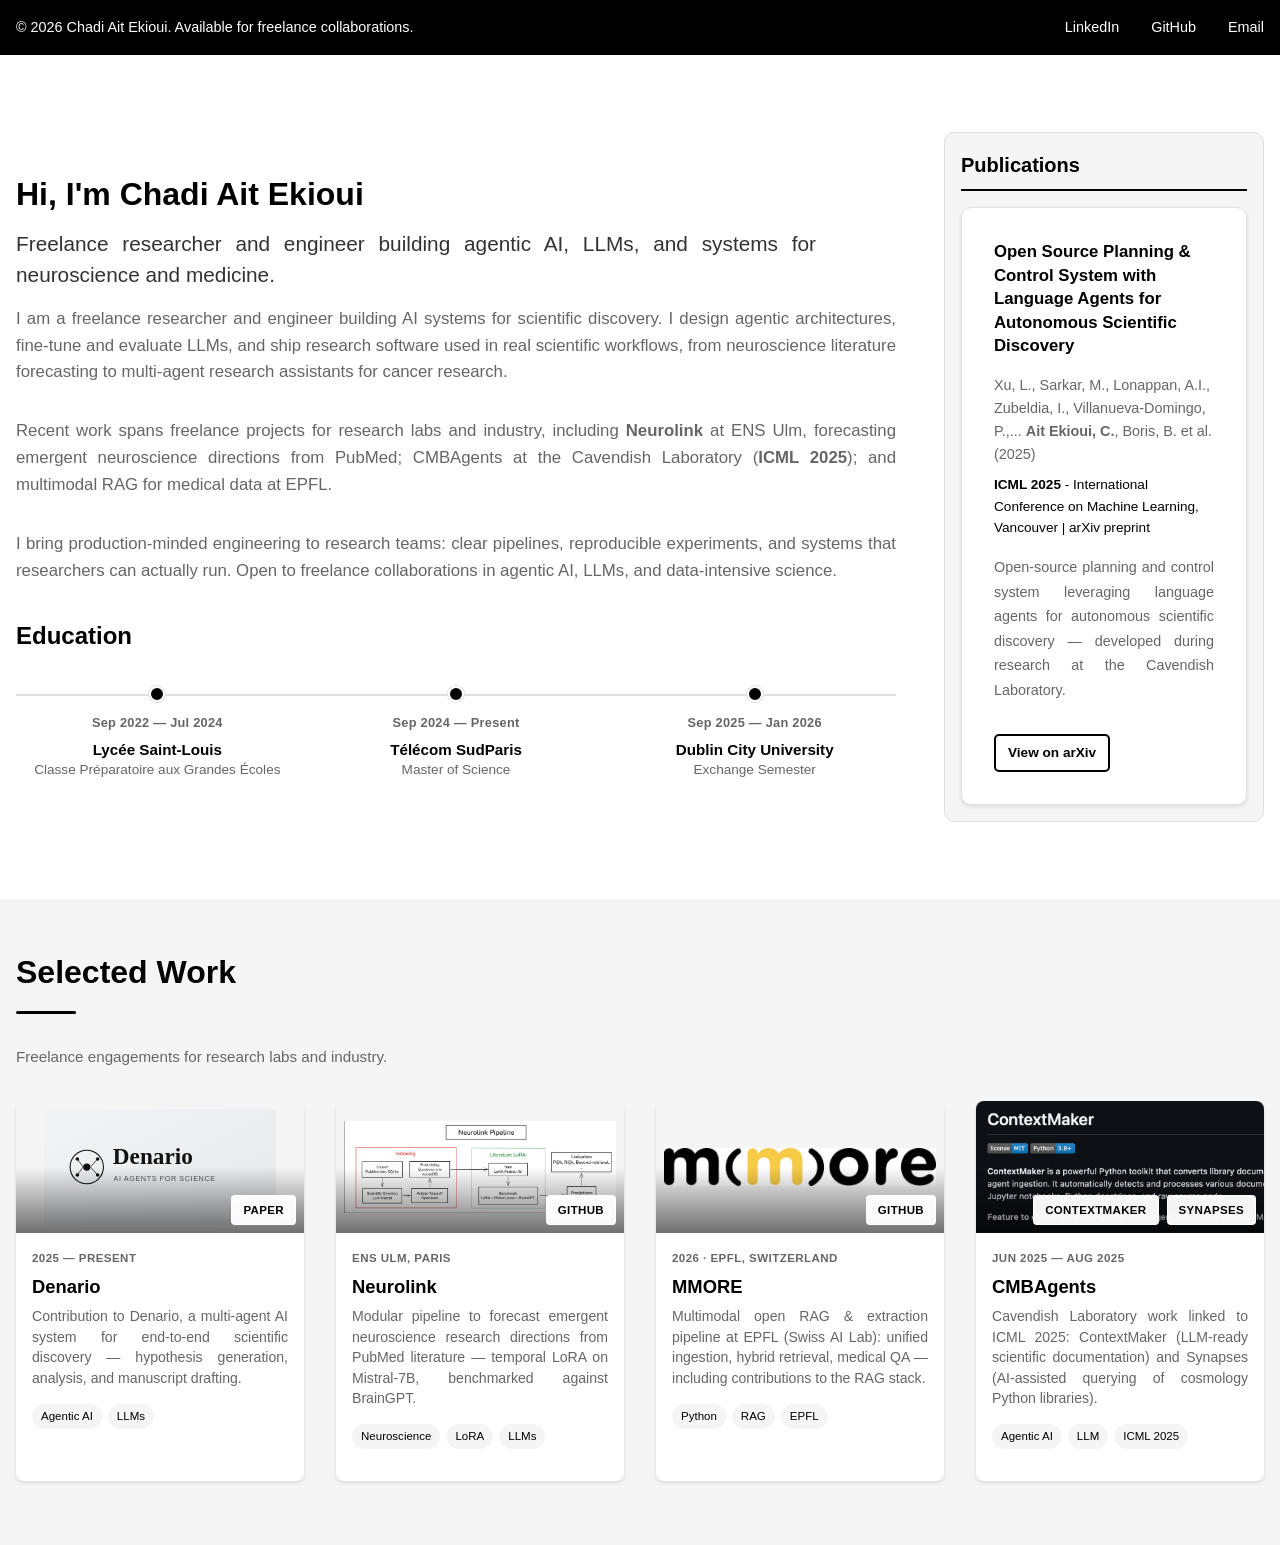
==== index.html @ 24a1a088 "update" ====
<!DOCTYPE html>
<html lang="en">
<head>
    <meta charset="UTF-8">
    <meta name="viewport" content="width=device-width, initial-scale=1.0">
    <title>Chadi Ait Ekioui — Freelance AI for Science</title>
    <meta name="description" content="Freelance researcher and engineer building agentic AI, LLMs, and systems for neuroscience and medicine.">
    <meta name="robots" content="index, follow">
    <meta property="og:title" content="Chadi Ait Ekioui — Freelance AI for Science">
    <meta property="og:description" content="Freelance work on agentic AI, LLMs, neuroscience, and medicine.">
    <meta property="og:type" content="website">
    <meta property="og:url" content="https://chadiaitekioui.github.io/site/">
    <link rel="canonical" href="https://chadiaitekioui.github.io/site/">
    <link rel="stylesheet" href="styles.css">
</head>
<body>
    <header class="site-banner">
        <div class="container">
            <div class="site-banner__content">
                <p class="site-banner__text">&copy; 2026 Chadi Ait Ekioui. Available for freelance collaborations.</p>
                <div class="site-banner__social">
                    <a href="https://www.linkedin.com/in/chadi-aat/" class="site-banner__link" target="_blank" rel="noopener noreferrer" aria-label="LinkedIn">LinkedIn</a>
                    <a href="https://github.com/chadiaitekioui" class="site-banner__link" target="_blank" rel="noopener noreferrer" aria-label="GitHub">GitHub</a>
                    <a href="mailto:chadi.ait_ekioui@telecom-sudparis.eu" class="site-banner__link" aria-label="Email">Email</a>
                </div>
            </div>
        </div>
    </header>

    <!-- Presentation + publications (split) -->
    <section class="hero" id="home">
        <div class="hero__container container">
            <div class="intro-split">
                <div class="intro-split__main">
                    <h1 class="hero__title">Hi, I'm <span class="hero__name">Chadi Ait Ekioui</span></h1>
                    <p class="hero__description">Freelance researcher and engineer building agentic AI, LLMs, and systems for neuroscience and medicine.</p>
                    <div class="about__content">
                        <p class="about__text">
                            I am a freelance researcher and engineer building AI systems for scientific discovery. I design agentic architectures, fine-tune and evaluate LLMs, and ship research software used in real scientific workflows, from neuroscience literature forecasting to multi-agent research assistants for cancer research.
                        </p>
                        <p class="about__text">
                            Recent work spans freelance projects for research labs and industry, including <strong>Neurolink</strong> at ENS Ulm, forecasting emergent neuroscience directions from PubMed; CMBAgents at the Cavendish Laboratory (<strong>ICML 2025</strong>); and multimodal RAG for medical data at EPFL.
                        </p>
                        <p class="about__text">
                            I bring production-minded engineering to research teams: clear pipelines, reproducible experiments, and systems that researchers can actually run. Open to freelance collaborations in agentic AI, LLMs, and data-intensive science.
                        </p>
                        <div class="about__education">
                            <h3 class="about__education-title">Education</h3>
                            <div class="education-timeline-scroll">
                            <ol class="education-timeline education-timeline--horizontal">
                                <li class="education-timeline__item">
                                    <span class="education-timeline__dates">Sep 2022 — Jul 2024</span>
                                    <span class="education-timeline__school">Lycée Saint-Louis</span>
                                    <span class="education-timeline__degree">Classe Préparatoire aux Grandes Écoles</span>
                                </li>
                                <li class="education-timeline__item">
                                    <span class="education-timeline__dates">Sep 2024 — Present</span>
                                    <span class="education-timeline__school">Télécom SudParis</span>
                                    <span class="education-timeline__degree">Master of Science</span>
                                </li>
                                <li class="education-timeline__item">
                                    <span class="education-timeline__dates">Sep 2025 — Jan 2026</span>
                                    <span class="education-timeline__school">Dublin City University</span>
                                    <span class="education-timeline__degree">Exchange Semester</span>
                                </li>
                            </ol>
                            </div>
                        </div>
                    </div>
                </div>
                <aside class="intro-split__aside" aria-label="Publications">
                    <h2 class="intro-split__aside-title">Publications</h2>
                    <div class="publications__container publications__container--sidebar">
                        <div class="publication__item">
                            <h3 class="publication__title">Open Source Planning &amp; Control System with Language Agents for Autonomous Scientific Discovery</h3>
                            <p class="publication__authors">
                                Xu, L., Sarkar, M., Lonappan, A.I., Zubeldia, I., Villanueva-Domingo, P.,... <strong>Ait Ekioui, C.</strong>, Boris, B. et al. (2025)
                            </p>
                            <p class="publication__venue">
                                <strong>ICML 2025</strong> - International Conference on Machine Learning, Vancouver | arXiv preprint
                            </p>
                            <p class="publication__description">
                                Open-source planning and control system leveraging language agents for
                                autonomous scientific discovery — developed during research at the Cavendish Laboratory.
                            </p>
                            <div class="publication__links">
                                <a href="https://arxiv.org/abs/2507.07257" class="publication__link" target="_blank" rel="noopener noreferrer">View on arXiv</a>
                            </div>
                        </div>
                    </div>
                </aside>
            </div>
        </div>
    </section>

    <!-- Projects -->
    <section class="projects section" id="projects">
        <div class="container">
            <h2 class="section__title section__title--left">Selected Work</h2>
            <p class="projects__intro">Freelance engagements for research labs and industry.</p>
            <div class="projects__container">
                <!-- Denario — freelance -->
                <div class="project__card">
                    <div class="project__image">
                        <img src="denario.svg" alt="Denario — multi-agent AI for scientific discovery" class="project__img project__img--contain" loading="lazy">
                        <div class="project__image-overlay">
                            <a href="https://arxiv.org/abs/2510.26887" class="project__link-overlay" target="_blank" rel="noopener noreferrer">Paper</a>
                        </div>
                    </div>
                    <div class="project__content">
                        <p class="project__date">2025 — Present</p>
                        <h3 class="project__title">Denario</h3>
                        <p class="project__description">
                            Contribution to Denario, a multi-agent AI system for end-to-end scientific discovery — hypothesis generation, analysis, and manuscript drafting.
                        </p>
                        <div class="project__tags">
                            <span class="project__tag">Agentic AI</span>
                            <span class="project__tag">LLMs</span>
                        </div>
                    </div>
                </div>

                <!-- Neurolink — ENS Ulm -->
                <div class="project__card">
                    <div class="project__image">
                        <img src="neurolink.png" alt="Neurolink — forecasting neuroscience research directions" class="project__img project__img--contain" loading="lazy">
                        <div class="project__image-overlay">
                            <a href="https://github.com/chadiaitekioui/Neurolink" class="project__link-overlay" target="_blank" rel="noopener noreferrer">GitHub</a>
                        </div>
                    </div>
                    <div class="project__content">
                        <p class="project__date">ENS Ulm, Paris</p>
                        <h3 class="project__title">Neurolink</h3>
                        <p class="project__description">
                            Modular pipeline to forecast emergent neuroscience research directions from PubMed literature — temporal LoRA on Mistral-7B, benchmarked against BrainGPT.
                        </p>
                        <div class="project__tags">
                            <span class="project__tag">Neuroscience</span>
                            <span class="project__tag">LoRA</span>
                            <span class="project__tag">LLMs</span>
                        </div>
                    </div>
                </div>

                <!-- MMORE — EPFL -->
                <div class="project__card">
                    <div class="project__image">
                        <img src="mmore_logo.jpg" alt="MMORE — multimodal RAG pipeline at EPFL" class="project__img project__img--mmore" loading="lazy">
                        <div class="project__image-overlay">
                            <a href="https://github.com/swiss-ai/mmore" class="project__link-overlay" target="_blank" rel="noopener noreferrer">GitHub</a>
                        </div>
                    </div>
                    <div class="project__content">
                        <p class="project__date">2026 · EPFL, Switzerland</p>
                        <h3 class="project__title">MMORE</h3>
                        <p class="project__description">
                            Multimodal open RAG &amp; extraction pipeline at EPFL (Swiss AI Lab): unified ingestion, hybrid retrieval, medical QA — including contributions to the RAG stack.
                        </p>
                        <div class="project__tags">
                            <span class="project__tag">Python</span>
                            <span class="project__tag">RAG</span>
                            <span class="project__tag">EPFL</span>
                        </div>
                    </div>
                </div>

                <!-- CMBAgents — ContextMaker + Synapses -->
                <div class="project__card">
                    <div class="project__image">
                        <img src="contextmaker.png" alt="CMBAgents — ContextMaker and Synapses" class="project__img project__img--contextmaker" loading="lazy">
                        <div class="project__image-overlay">
                            <a href="https://github.com/CMBAgents/contextmaker" class="project__link-overlay" target="_blank" rel="noopener noreferrer">ContextMaker</a>
                            <a href="https://github.com/CMBAgents/synapses" class="project__link-overlay" target="_blank" rel="noopener noreferrer">Synapses</a>
                        </div>
                    </div>
                    <div class="project__content">
                        <p class="project__date">Jun 2025 — Aug 2025</p>
                        <h3 class="project__title">CMBAgents</h3>
                        <p class="project__description">
                            Cavendish Laboratory work linked to ICML 2025: ContextMaker (LLM-ready scientific documentation) and Synapses (AI-assisted querying of cosmology Python libraries).
                        </p>
                        <div class="project__tags">
                            <span class="project__tag">Agentic AI</span>
                            <span class="project__tag">LLM</span>
                            <span class="project__tag">ICML 2025</span>
                        </div>
                    </div>
                </div>
            </div>
        </div>
    </section>

    <script src="script.js"></script>
</body>
</html>
---- styles.css ----
/* ============================================
   RESET ET VARIABLES CSS
   ============================================ */

/* Reset des styles par défaut */
* {
    margin: 0;
    padding: 0;
    box-sizing: border-box;
}

/* Variables CSS pour les couleurs et espacements */
:root {
    /* Palette de couleurs - noir et blanc sobre */
    --color-primary: #000000;
    --color-primary-light: #333333;
    --color-primary-dark: #000000;
    --color-white: #FFFFFF;
    --color-light-blue: #F5F5F5;
    --color-text: #000000;
    --color-text-light: #666666;
    --color-border: #E0E0E0;
    
    /* Espacements */
    --spacing-xs: 0.5rem;
    --spacing-sm: 1rem;
    --spacing-md: 2rem;
    --spacing-lg: 3rem;
    --spacing-xl: 4rem;
    
    /* Typographie */
    --font-family: 'Segoe UI', Tahoma, Geneva, Verdana, sans-serif;
    --font-size-base: 16px;
    --font-size-h1: 2rem;
    --font-size-h2: 2rem;
    --font-size-h3: 1.5rem;
    
    /* Transitions */
    --transition: all 0.3s ease;
    
    /* Ombres */
    --shadow-sm: 0 2px 4px rgba(0, 0, 0, 0.1);
    --shadow-md: 0 4px 6px rgba(0, 0, 0, 0.1);
    --shadow-lg: 0 10px 20px rgba(0, 0, 0, 0.1);
}

/* ============================================
   STYLES GLOBAUX
   ============================================ */

html {
    scroll-behavior: smooth;
}

body {
    font-family: var(--font-family);
    font-size: var(--font-size-base);
    color: var(--color-text);
    line-height: 1.6;
    background-color: var(--color-white);
}

/* Container principal pour centrer le contenu */
.container {
    max-width: 1280px;
    margin: 0 auto;
    padding: 0 var(--spacing-sm);
}

/* Styles pour les sections */
.section {
    padding: var(--spacing-xl) 0;
}

.section__title {
    font-size: var(--font-size-h2);
    color: var(--color-text);
    text-align: center;
    margin-bottom: var(--spacing-lg);
    position: relative;
    padding-bottom: var(--spacing-sm);
}

.section__title::after {
    content: '';
    position: absolute;
    bottom: 0;
    left: 50%;
    transform: translateX(-50%);
    width: 60px;
    height: 3px;
    background-color: var(--color-primary);
    border-radius: 2px;
}

.section__title--left {
    text-align: left;
}

.section__title--left::after {
    left: 0;
    transform: none;
}

/* ============================================
   SECTION HERO — présentation + publications (split)
   ============================================ */

.hero {
    display: flex;
    align-items: center;
    justify-content: center;
    min-height: calc(100vh - 3.5rem);
    background: var(--color-white);
    padding: var(--spacing-md) 0;
}

.hero__container {
    width: 100%;
    text-align: left;
}

.intro-split {
    display: grid;
    grid-template-columns: minmax(0, 1fr) minmax(260px, 320px);
    gap: var(--spacing-lg);
    align-items: center;
}

.intro-split__main {
    min-width: 0;
}

.intro-split__aside {
    position: sticky;
    top: var(--spacing-md);
    padding: var(--spacing-sm);
    background-color: var(--color-light-blue);
    border-radius: 10px;
    border: 1px solid var(--color-border);
}

.intro-split__aside-title {
    font-size: 1.25rem;
    color: var(--color-text);
    margin-bottom: var(--spacing-sm);
    padding-bottom: var(--spacing-xs);
    border-bottom: 2px solid var(--color-primary);
}

.publications__container--sidebar .publication__item {
    margin-bottom: 0;
}

.publications__container--sidebar .publication__title {
    font-size: 1.05rem;
}

.publications__container--sidebar .publication__authors,
.publications__container--sidebar .publication__description {
    font-size: 0.9rem;
}

.publications__container--sidebar .publication__venue {
    font-size: 0.85rem;
}

.publications__container--sidebar .publication__link {
    padding: 6px 12px;
    font-size: 0.85rem;
}

.hero__title {
    font-size: var(--font-size-h1);
    color: var(--color-text);
    margin-bottom: var(--spacing-sm);
    line-height: 1.2;
}

.hero__name {
    color: var(--color-primary);
}

.hero__subtitle {
    font-size: 1.5rem;
    color: var(--color-primary);
    margin-bottom: var(--spacing-md);
    font-weight: 600;
}

.hero__description {
    font-size: 1.3rem;
    font-weight: 500;
    line-height: 1.45;
    color: var(--color-primary-light);
    max-width: 50rem;
    margin: 0 0 var(--spacing-sm);
    text-align: justify;
}

/* ============================================
   BOUTONS
   ============================================ */

.btn {
    display: inline-block;
    padding: 12px 30px;
    border-radius: 25px;
    text-decoration: none;
    font-weight: 600;
    transition: var(--transition);
    border: none;
    cursor: pointer;
    font-size: 1rem;
}

.btn--primary {
    background-color: var(--color-primary);
    color: var(--color-white);
}

.btn--primary:hover {
    background-color: var(--color-primary-dark);
    transform: translateY(-2px);
    box-shadow: var(--shadow-md);
}

.btn--secondary {
    background-color: transparent;
    color: var(--color-primary);
    border: 2px solid var(--color-primary);
}

.btn--secondary:hover {
    background-color: var(--color-primary);
    color: var(--color-white);
    transform: translateY(-2px);
    box-shadow: var(--shadow-md);
}

.hero__buttons {
    display: flex;
    gap: var(--spacing-sm);
    justify-content: center;
    flex-wrap: wrap;
    margin: var(--spacing-lg) 0;
}

/* ============================================
   SECTION À PROPOS
   ============================================ */

.about {
    background-color: var(--color-white);
}

.about__container {
    max-width: 800px;
    margin: 0 auto;
}

.about__text {
    margin-bottom: var(--spacing-md);
    color: var(--color-text-light);
    text-align: justify;
    font-size: 1.05rem;
}

.hero .about__content > .about__text:last-of-type {
    margin-bottom: var(--spacing-sm);
}

.hero .about__education-title {
    text-align: left;
}

.about__education-title {
    font-size: var(--font-size-h3);
    color: var(--color-text);
    margin-bottom: var(--spacing-md);
    text-align: center;
}

/* Education — frise chronologique horizontale */
.about__education {
    margin-top: var(--spacing-md);
}

.education-timeline {
    list-style: none;
    margin: 0;
    padding: 0;
}

.education-timeline-scroll {
    width: 100%;
}

.education-timeline--horizontal {
    display: flex;
    flex-direction: row;
    align-items: flex-start;
    justify-content: space-between;
    gap: var(--spacing-sm);
    position: relative;
    padding-top: 0;
}

/* Ligne horizontale passant par les points */
.education-timeline--horizontal::before {
    content: '';
    position: absolute;
    top: 7px;
    left: 0;
    right: 0;
    height: 2px;
    background-color: var(--color-border);
    z-index: 0;
}

.education-timeline--horizontal .education-timeline__item {
    position: relative;
    flex: 1 1 0;
    min-width: 0;
    display: flex;
    flex-direction: column;
    align-items: center;
    text-align: center;
    padding-top: 1.75rem;
    z-index: 1;
}

.education-timeline--horizontal .education-timeline__item::before {
    content: '';
    position: absolute;
    top: 7px;
    left: 50%;
    transform: translate(-50%, -50%);
    width: 12px;
    height: 12px;
    border-radius: 50%;
    background-color: var(--color-primary);
    border: 2px solid var(--color-white);
    box-shadow: 0 0 0 1px var(--color-border);
}

.education-timeline__dates {
    display: block;
    font-size: 0.8rem;
    font-weight: 600;
    color: var(--color-text-light);
    letter-spacing: 0.02em;
    margin-bottom: var(--spacing-xs);
    line-height: 1.3;
}

.education-timeline__school {
    display: block;
    font-size: 0.95rem;
    font-weight: 600;
    color: var(--color-text);
    margin-bottom: 2px;
    line-height: 1.25;
}

.education-timeline__degree {
    display: block;
    font-size: 0.85rem;
    color: var(--color-text-light);
    line-height: 1.35;
}

@media screen and (max-width: 900px) {
    .education-timeline-scroll {
        overflow-x: auto;
        overflow-y: hidden;
        margin-left: calc(-1 * var(--spacing-sm));
        margin-right: calc(-1 * var(--spacing-sm));
        padding-left: var(--spacing-sm);
        padding-right: var(--spacing-sm);
        padding-bottom: var(--spacing-xs);
        -webkit-overflow-scrolling: touch;
    }

    .education-timeline--horizontal {
        justify-content: flex-start;
        gap: var(--spacing-md);
        min-width: 620px;
    }

    .education-timeline--horizontal .education-timeline__item {
        flex: 0 0 132px;
    }
}

/* ============================================
   SECTION PROJETS
   ============================================ */

.projects {
    background-color: var(--color-light-blue);
}

.projects.section {
    padding: var(--spacing-lg) 0 var(--spacing-xl);
}

.projects__intro {
    max-width: 52rem;
    margin: calc(-1 * var(--spacing-sm)) 0 var(--spacing-md);
    color: var(--color-text-light);
    font-size: 0.95rem;
    line-height: 1.5;
}

.projects__container {
    display: grid;
    grid-template-columns: repeat(auto-fit, minmax(240px, 1fr));
    gap: var(--spacing-md);
    margin-top: var(--spacing-md);
}

.project__card {
    background-color: var(--color-white);
    border-radius: 8px;
    overflow: hidden;
    box-shadow: var(--shadow-sm);
    transition: var(--transition);
}

.project__card:hover {
    transform: translateY(-3px);
    box-shadow: var(--shadow-md);
}

.project__image {
    position: relative;
    width: 100%;
    height: 132px;
    background-color: var(--color-light-blue);
    display: flex;
    align-items: center;
    justify-content: center;
    overflow: hidden;
}

.project__img {
    width: 100%;
    height: 100%;
    object-fit: cover;
    transition: transform 0.3s ease;
}

.project__img--contextmaker {
    object-position: left center;
}

.project__img--mmore,
.project__img--contain {
    object-fit: contain;
    object-position: center;
    padding: var(--spacing-xs);
}

.project__card:hover .project__img {
    transform: scale(1.04);
}

.project__image-overlay {
    position: absolute;
    inset: 0;
    display: flex;
    align-items: flex-end;
    justify-content: flex-end;
    gap: var(--spacing-xs);
    padding: var(--spacing-xs);
    background: linear-gradient(to top, rgba(0, 0, 0, 0.55) 0%, transparent 50%);
    pointer-events: none;
}

.project__link-overlay {
    pointer-events: auto;
    display: inline-block;
    padding: 5px 11px;
    font-size: 0.72rem;
    font-weight: 600;
    letter-spacing: 0.03em;
    text-decoration: none;
    text-transform: uppercase;
    color: var(--color-primary);
    background: rgba(255, 255, 255, 0.96);
    border-radius: 4px;
    border: 1px solid rgba(255, 255, 255, 0.9);
    transition: var(--transition);
}

.project__link-overlay:hover {
    background: var(--color-white);
    color: var(--color-primary-dark);
}

.project__placeholder {
    color: var(--color-text-light);
    font-size: 1rem;
}

.project__content {
    padding: var(--spacing-sm) var(--spacing-sm) var(--spacing-md);
}

.project__date {
    color: var(--color-text-light);
    font-size: 0.72rem;
    font-weight: 600;
    letter-spacing: 0.04em;
    text-transform: uppercase;
    margin: 0 0 var(--spacing-xs);
}

.project__title {
    font-size: 1.15rem;
    color: var(--color-text);
    margin-bottom: var(--spacing-xs);
    line-height: 1.25;
}

.project__description {
    color: var(--color-text-light);
    margin-bottom: var(--spacing-sm);
    line-height: 1.45;
    font-size: 0.88rem;
    text-align: justify;
}

.project__tags {
    display: flex;
    flex-wrap: wrap;
    gap: 6px;
}

.project__tag {
    padding: 3px 9px;
    background-color: var(--color-light-blue);
    color: var(--color-primary-dark);
    border-radius: 999px;
    font-size: 0.72rem;
    font-weight: 500;
}

/* ============================================
   SECTION PUBLICATIONS
   ============================================ */

.publications__container {
    max-width: 900px;
    margin: 0 auto;
}

.publication__item {
    background-color: var(--color-white);
    border: 1px solid var(--color-border);
    border-radius: 10px;
    padding: var(--spacing-md);
    margin-bottom: var(--spacing-md);
    transition: var(--transition);
    box-shadow: var(--shadow-sm);
}

.publication__item:hover {
    box-shadow: var(--shadow-md);
    transform: translateY(-2px);
}

.publication__title {
    font-size: 1.3rem;
    color: var(--color-text);
    margin-bottom: var(--spacing-sm);
    line-height: 1.4;
}

.publication__authors {
    color: var(--color-text-light);
    margin-bottom: var(--spacing-xs);
    font-size: 1rem;
    line-height: 1.6;
}

.publication__venue {
    color: var(--color-primary);
    margin-bottom: var(--spacing-sm);
    font-size: 0.95rem;
    font-weight: 500;
}

.publication__description {
    color: var(--color-text-light);
    margin-bottom: var(--spacing-md);
    line-height: 1.7;
    text-align: justify;
}

.publication__links {
    display: flex;
    gap: var(--spacing-sm);
    flex-wrap: wrap;
}

.publication__link {
    color: var(--color-primary);
    text-decoration: none;
    font-weight: 600;
    transition: var(--transition);
    padding: 8px 16px;
    border: 2px solid var(--color-primary);
    border-radius: 5px;
    font-size: 0.9rem;
}

.publication__link:hover {
    background-color: var(--color-primary);
    color: var(--color-white);
}

/* ============================================
   SECTION CONTACT
   ============================================ */

.contact {
    background-color: var(--color-white);
}

.contact__container {
    max-width: 900px;
    margin: 0 auto;
    display: grid;
    grid-template-columns: 1fr 1fr;
    gap: var(--spacing-lg);
}

.contact__info {
    display: flex;
    flex-direction: column;
    gap: var(--spacing-md);
}

.contact__text {
    color: var(--color-text-light);
    line-height: 1.8;
}

.contact__details {
    display: flex;
    flex-direction: column;
    gap: var(--spacing-sm);
}

.contact__item {
    display: flex;
    align-items: center;
    gap: var(--spacing-sm);
    color: var(--color-text);
}

.contact__icon {
    font-size: 1.2rem;
}

/* Formulaire de contact */
.contact__form {
    display: flex;
    flex-direction: column;
    gap: var(--spacing-md);
}

.form__group {
    display: flex;
    flex-direction: column;
}

.form__input {
    padding: 12px 16px;
    border: 2px solid var(--color-border);
    border-radius: 5px;
    font-family: var(--font-family);
    font-size: 1rem;
    transition: var(--transition);
    background-color: var(--color-white);
}

.form__input:focus {
    outline: none;
    border-color: var(--color-primary);
}

.form__textarea {
    resize: vertical;
    min-height: 120px;
}

/* ============================================
   SITE BANNER (top)
   ============================================ */

.site-banner {
    background-color: var(--color-text);
    color: var(--color-white);
    padding: var(--spacing-sm) 0;
}

.site-banner__content {
    display: flex;
    justify-content: space-between;
    align-items: center;
    flex-wrap: wrap;
    gap: var(--spacing-sm);
}

.site-banner__text {
    margin: 0;
    font-size: 0.9rem;
}

.site-banner__social {
    display: flex;
    gap: var(--spacing-md);
}

.site-banner__link {
    color: var(--color-white);
    text-decoration: none;
    transition: var(--transition);
    font-size: 0.9rem;
}

.site-banner__link:hover {
    opacity: 0.75;
}

/* ============================================
   RESPONSIVE DESIGN
   ============================================ */

/* Tablettes */
@media screen and (max-width: 968px) {
    :root {
        --font-size-h1: 1.75rem;
        --font-size-h2: 1.75rem;
        --spacing-xl: 3rem;
    }
    
    .intro-split {
        grid-template-columns: 1fr;
    }
    
    .intro-split__aside {
        position: static;
    }
    
    .contact__container {
        grid-template-columns: 1fr;
    }
    
    .projects__container {
        grid-template-columns: repeat(auto-fit, minmax(250px, 1fr));
    }
}

/* Mobiles */
@media screen and (max-width: 768px) {
    /* Ajustements typographie */
    :root {
        --font-size-h1: 1.5rem;
        --font-size-h2: 1.5rem;
        --spacing-xl: 2rem;
    }
    
    .hero__subtitle {
        font-size: 1.25rem;
    }
    
    .hero__description {
        font-size: 1.15rem;
    }
    
    /* Grille projets mobile */
    .projects__container {
        grid-template-columns: 1fr;
    }
    
    .site-banner__content {
        flex-direction: column;
        text-align: center;
    }
}

/* Petits mobiles */
@media screen and (max-width: 480px) {
    .container {
        padding: 0 var(--spacing-xs);
    }
    
    .hero {
        padding: var(--spacing-md) var(--spacing-xs);
    }
}
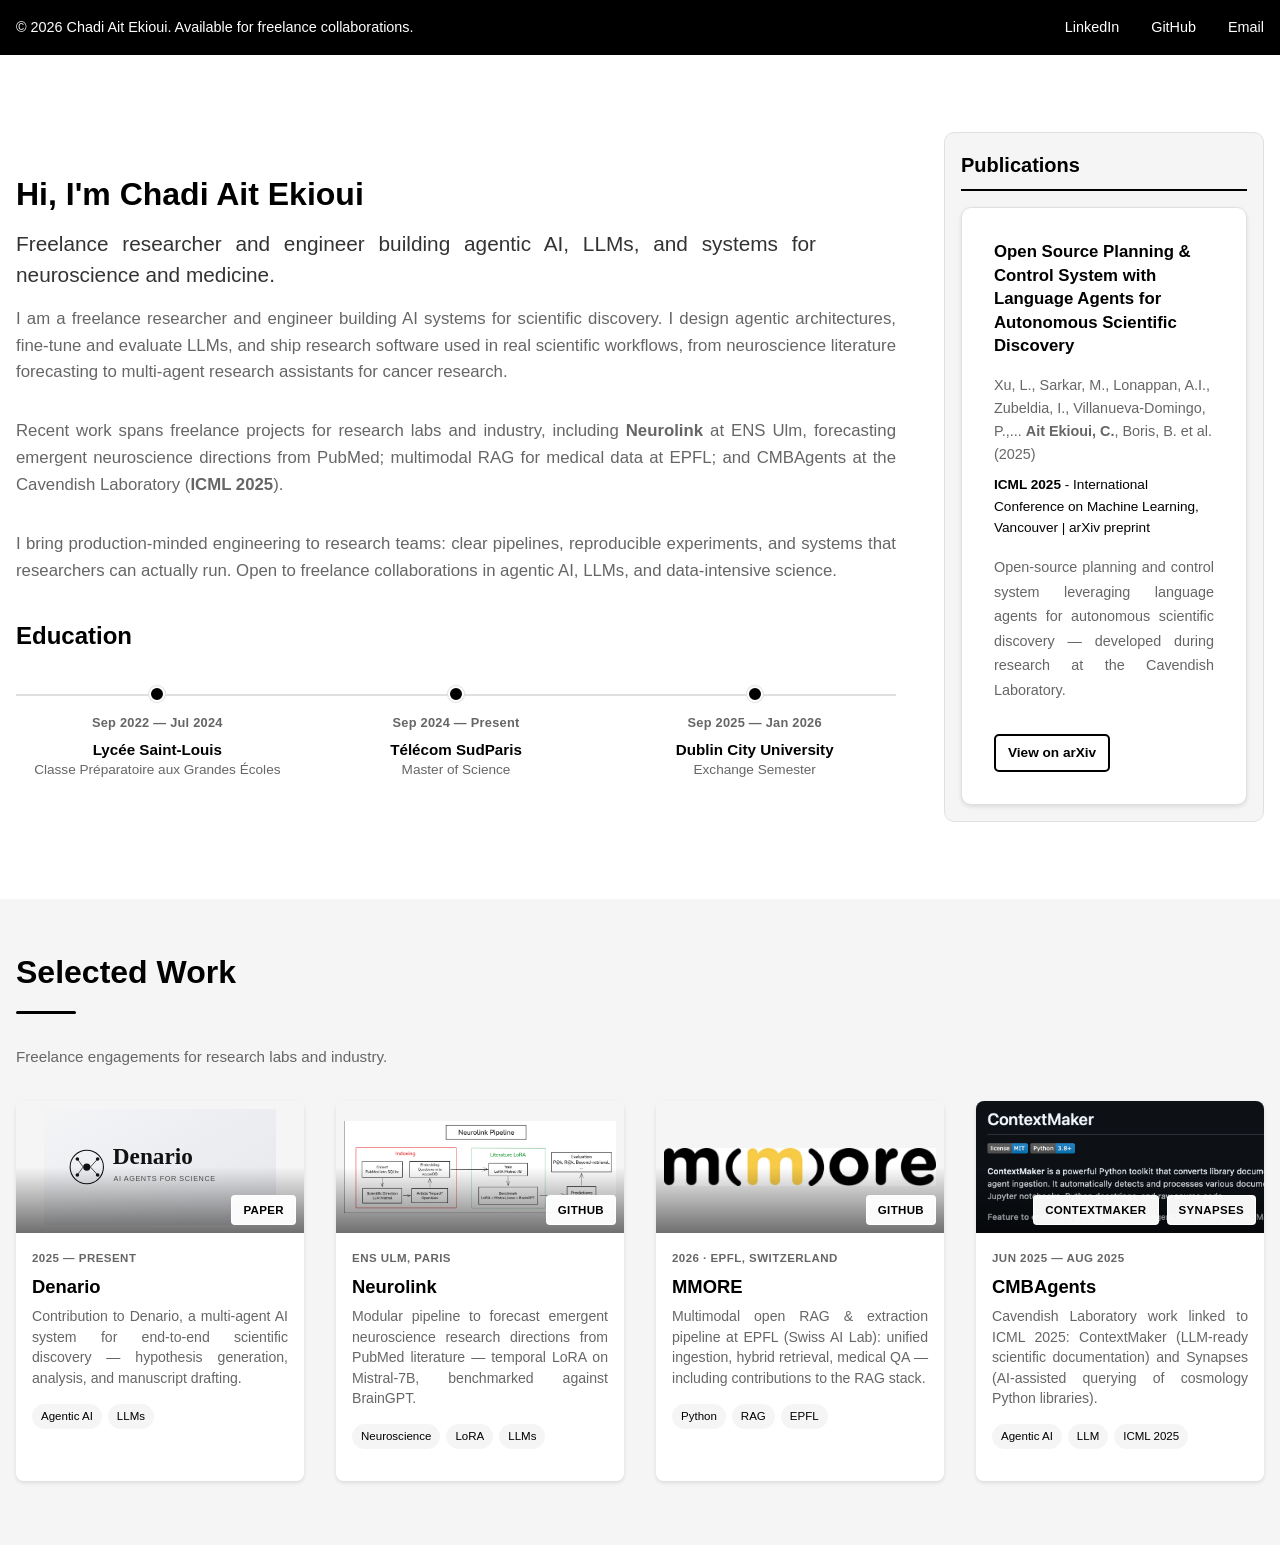
==== commit 9b7a31f5: "update" ====
--- a/index.html
+++ b/index.html
@@ -39,7 +39,7 @@
                             I am a freelance researcher and engineer building AI systems for scientific discovery. I design agentic architectures, fine-tune and evaluate LLMs, and ship research software used in real scientific workflows, from neuroscience literature forecasting to multi-agent research assistants for cancer research.
                         </p>
                         <p class="about__text">
-                            Recent work spans freelance projects for research labs and industry, including <strong>Neurolink</strong> at ENS Ulm, forecasting emergent neuroscience directions from PubMed; CMBAgents at the Cavendish Laboratory (<strong>ICML 2025</strong>); and multimodal RAG for medical data at EPFL.
+                            Recent work spans freelance projects for research labs and industry, including <strong>Neurolink</strong> at ENS Ulm, forecasting emergent neuroscience directions from PubMed; multimodal RAG for medical data at EPFL; and CMBAgents at the Cavendish Laboratory (<strong>ICML 2025</strong>).
                         </p>
                         <p class="about__text">
                             I bring production-minded engineering to research teams: clear pipelines, reproducible experiments, and systems that researchers can actually run. Open to freelance collaborations in agentic AI, LLMs, and data-intensive science.
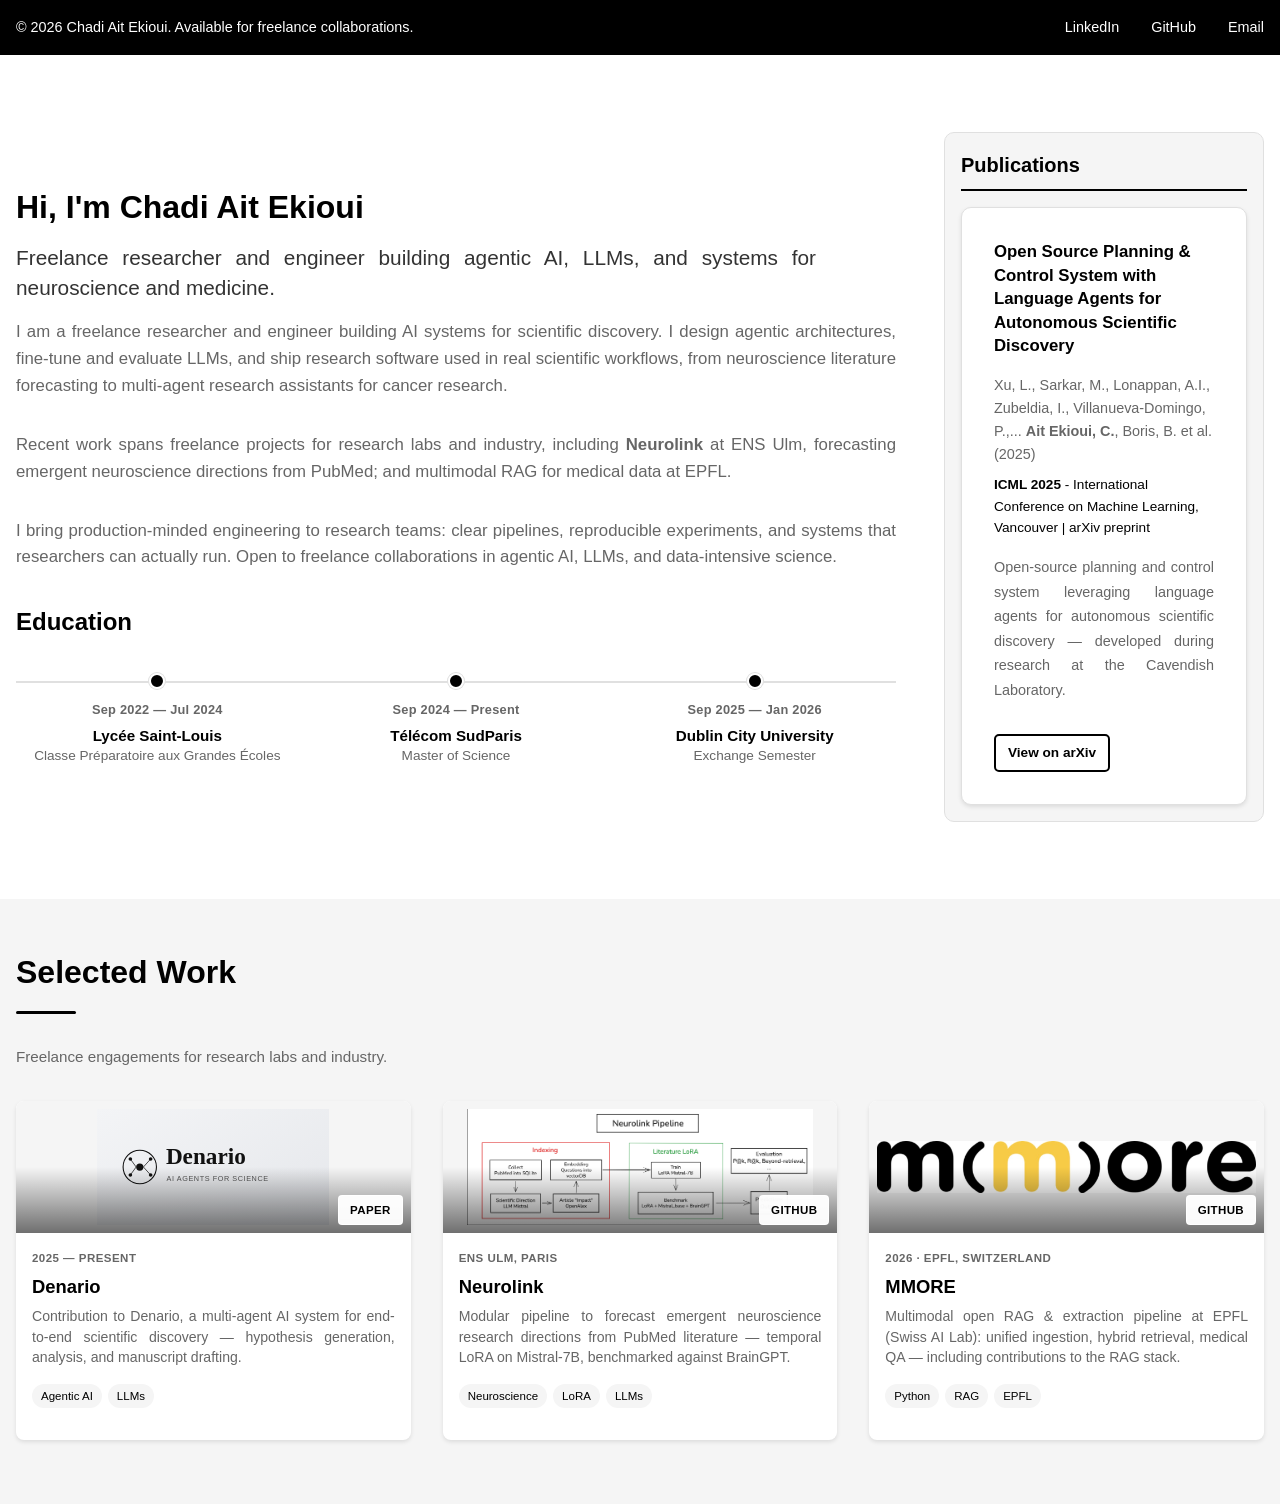
==== commit 221d9305: "update Co-authored-by: Cursor <cursoragent@cursor.com>" ====
--- a/index.html
+++ b/index.html
@@ -39,7 +39,7 @@
                             I am a freelance researcher and engineer building AI systems for scientific discovery. I design agentic architectures, fine-tune and evaluate LLMs, and ship research software used in real scientific workflows, from neuroscience literature forecasting to multi-agent research assistants for cancer research.
                         </p>
                         <p class="about__text">
-                            Recent work spans freelance projects for research labs and industry, including <strong>Neurolink</strong> at ENS Ulm, forecasting emergent neuroscience directions from PubMed; multimodal RAG for medical data at EPFL; and CMBAgents at the Cavendish Laboratory (<strong>ICML 2025</strong>).
+                            Recent work spans freelance projects for research labs and industry, including <strong>Neurolink</strong> at ENS Ulm, forecasting emergent neuroscience directions from PubMed; and multimodal RAG for medical data at EPFL.
                         </p>
                         <p class="about__text">
                             I bring production-minded engineering to research teams: clear pipelines, reproducible experiments, and systems that researchers can actually run. Open to freelance collaborations in agentic AI, LLMs, and data-intensive science.
@@ -164,28 +164,6 @@
                     </div>
                 </div>
 
-                <!-- CMBAgents — ContextMaker + Synapses -->
-                <div class="project__card">
-                    <div class="project__image">
-                        <img src="contextmaker.png" alt="CMBAgents — ContextMaker and Synapses" class="project__img project__img--contextmaker" loading="lazy">
-                        <div class="project__image-overlay">
-                            <a href="https://github.com/CMBAgents/contextmaker" class="project__link-overlay" target="_blank" rel="noopener noreferrer">ContextMaker</a>
-                            <a href="https://github.com/CMBAgents/synapses" class="project__link-overlay" target="_blank" rel="noopener noreferrer">Synapses</a>
-                        </div>
-                    </div>
-                    <div class="project__content">
-                        <p class="project__date">Jun 2025 — Aug 2025</p>
-                        <h3 class="project__title">CMBAgents</h3>
-                        <p class="project__description">
-                            Cavendish Laboratory work linked to ICML 2025: ContextMaker (LLM-ready scientific documentation) and Synapses (AI-assisted querying of cosmology Python libraries).
-                        </p>
-                        <div class="project__tags">
-                            <span class="project__tag">Agentic AI</span>
-                            <span class="project__tag">LLM</span>
-                            <span class="project__tag">ICML 2025</span>
-                        </div>
-                    </div>
-                </div>
             </div>
         </div>
     </section>
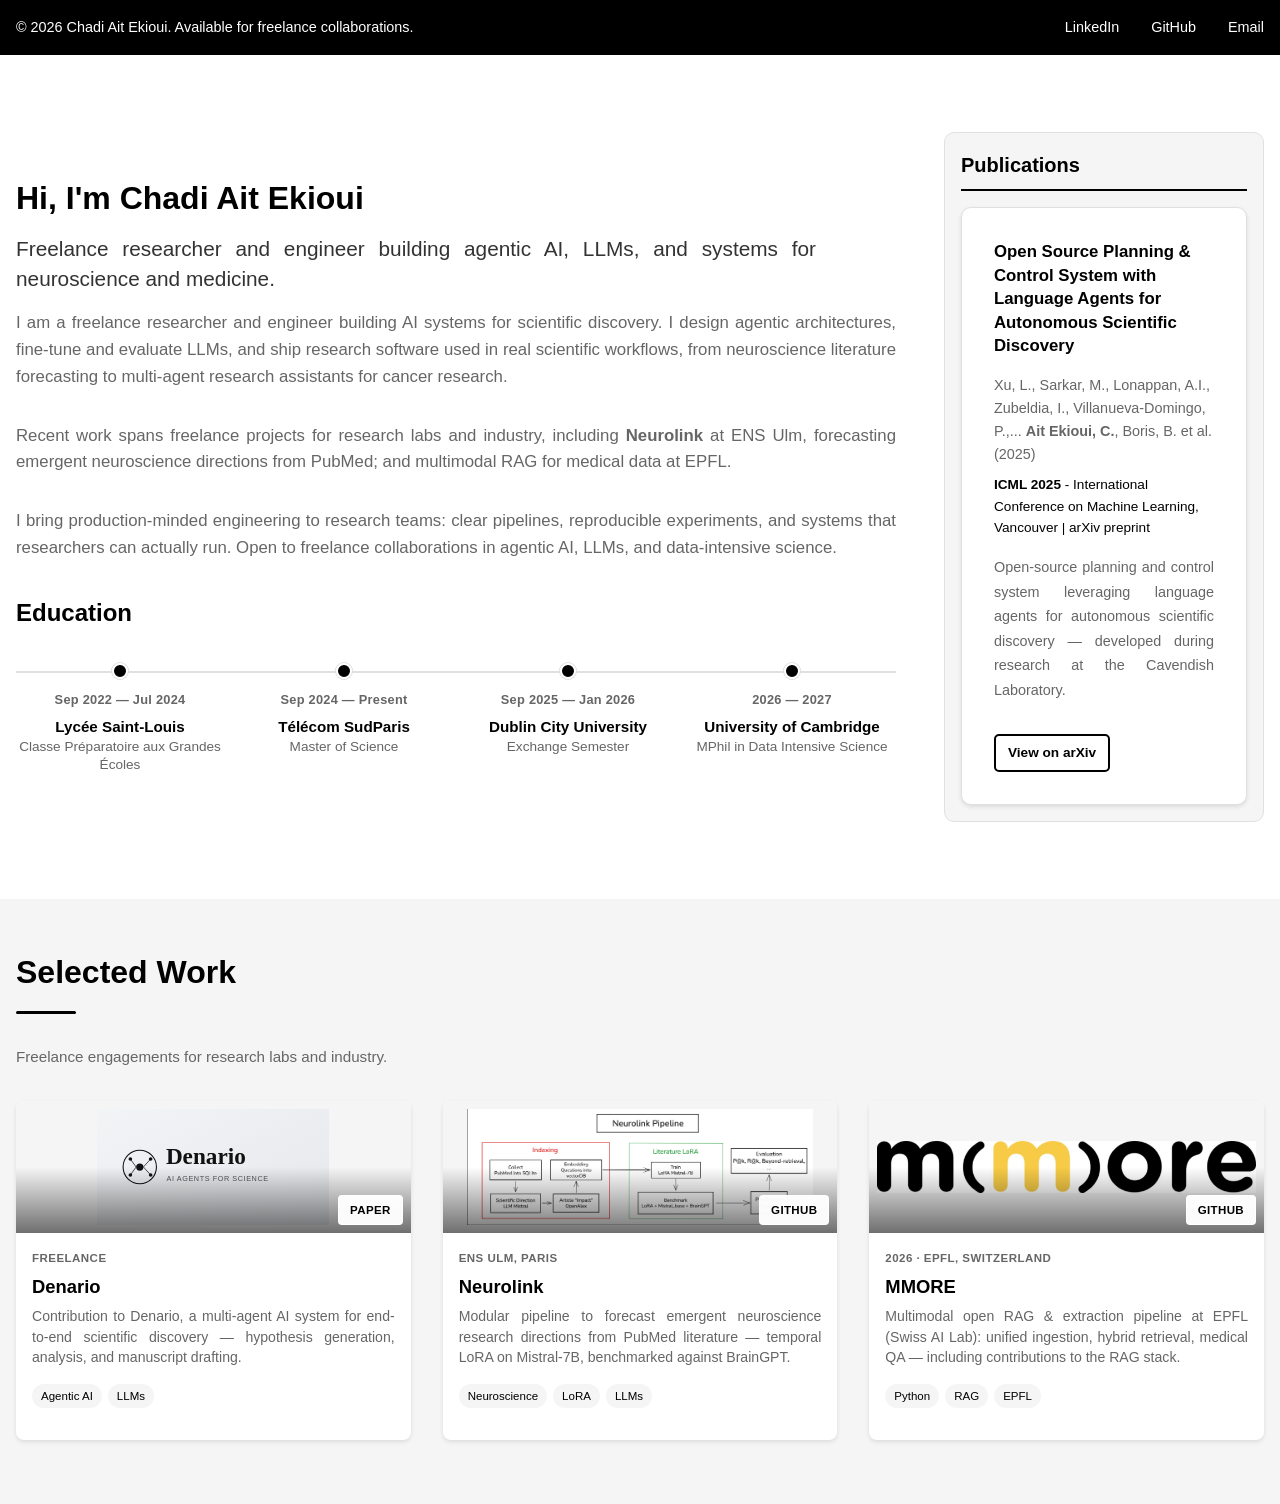
==== commit 772289ec: "update Co-authored-by: Cursor <cursoragent@cursor.com>" ====
--- a/index.html
+++ b/index.html
@@ -63,6 +63,11 @@
                                     <span class="education-timeline__school">Dublin City University</span>
                                     <span class="education-timeline__degree">Exchange Semester</span>
                                 </li>
+                                <li class="education-timeline__item">
+                                    <span class="education-timeline__dates">2026 — 2027</span>
+                                    <span class="education-timeline__school">University of Cambridge</span>
+                                    <span class="education-timeline__degree">MPhil in Data Intensive Science</span>
+                                </li>
                             </ol>
                             </div>
                         </div>
@@ -108,7 +113,7 @@
                         </div>
                     </div>
                     <div class="project__content">
-                        <p class="project__date">2025 — Present</p>
+                        <p class="project__date">Freelance</p>
                         <h3 class="project__title">Denario</h3>
                         <p class="project__description">
                             Contribution to Denario, a multi-agent AI system for end-to-end scientific discovery — hypothesis generation, analysis, and manuscript drafting.
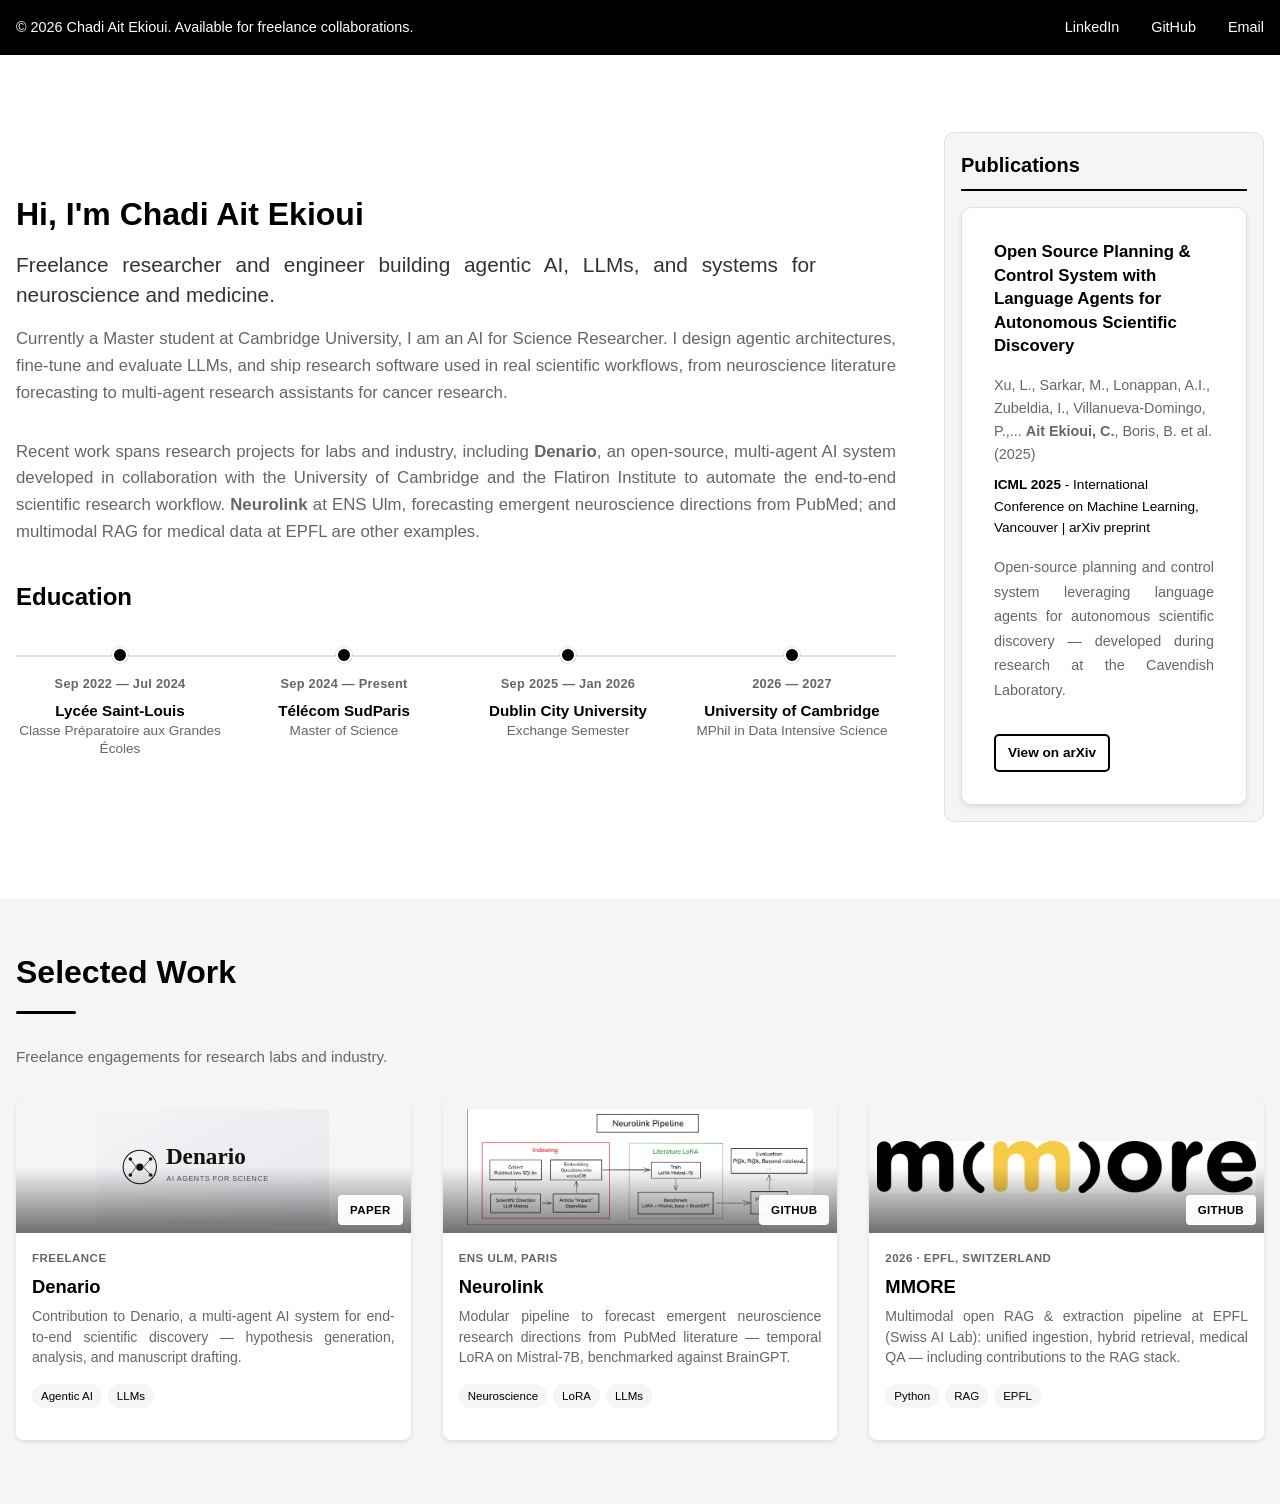
==== commit cd4ac772: "Mise à jour du site" ====
--- a/index.html
+++ b/index.html
@@ -36,13 +36,10 @@
                     <p class="hero__description">Freelance researcher and engineer building agentic AI, LLMs, and systems for neuroscience and medicine.</p>
                     <div class="about__content">
                         <p class="about__text">
-                            I am a freelance researcher and engineer building AI systems for scientific discovery. I design agentic architectures, fine-tune and evaluate LLMs, and ship research software used in real scientific workflows, from neuroscience literature forecasting to multi-agent research assistants for cancer research.
+                            Currently a Master student at Cambridge University, I am an AI for Science Researcher. I design agentic architectures, fine-tune and evaluate LLMs, and ship research software used in real scientific workflows, from neuroscience literature forecasting to multi-agent research assistants for cancer research.
                         </p>
                         <p class="about__text">
-                            Recent work spans freelance projects for research labs and industry, including <strong>Neurolink</strong> at ENS Ulm, forecasting emergent neuroscience directions from PubMed; and multimodal RAG for medical data at EPFL.
-                        </p>
-                        <p class="about__text">
-                            I bring production-minded engineering to research teams: clear pipelines, reproducible experiments, and systems that researchers can actually run. Open to freelance collaborations in agentic AI, LLMs, and data-intensive science.
+                            Recent work spans research projects for labs and industry, including <strong>Denario</strong>, an open-source, multi-agent AI system developed in collaboration with the University of Cambridge and the Flatiron Institute to automate the end-to-end scientific research workflow. <strong>Neurolink</strong> at ENS Ulm, forecasting emergent neuroscience directions from PubMed; and multimodal RAG for medical data at EPFL are other examples.
                         </p>
                         <div class="about__education">
                             <h3 class="about__education-title">Education</h3>
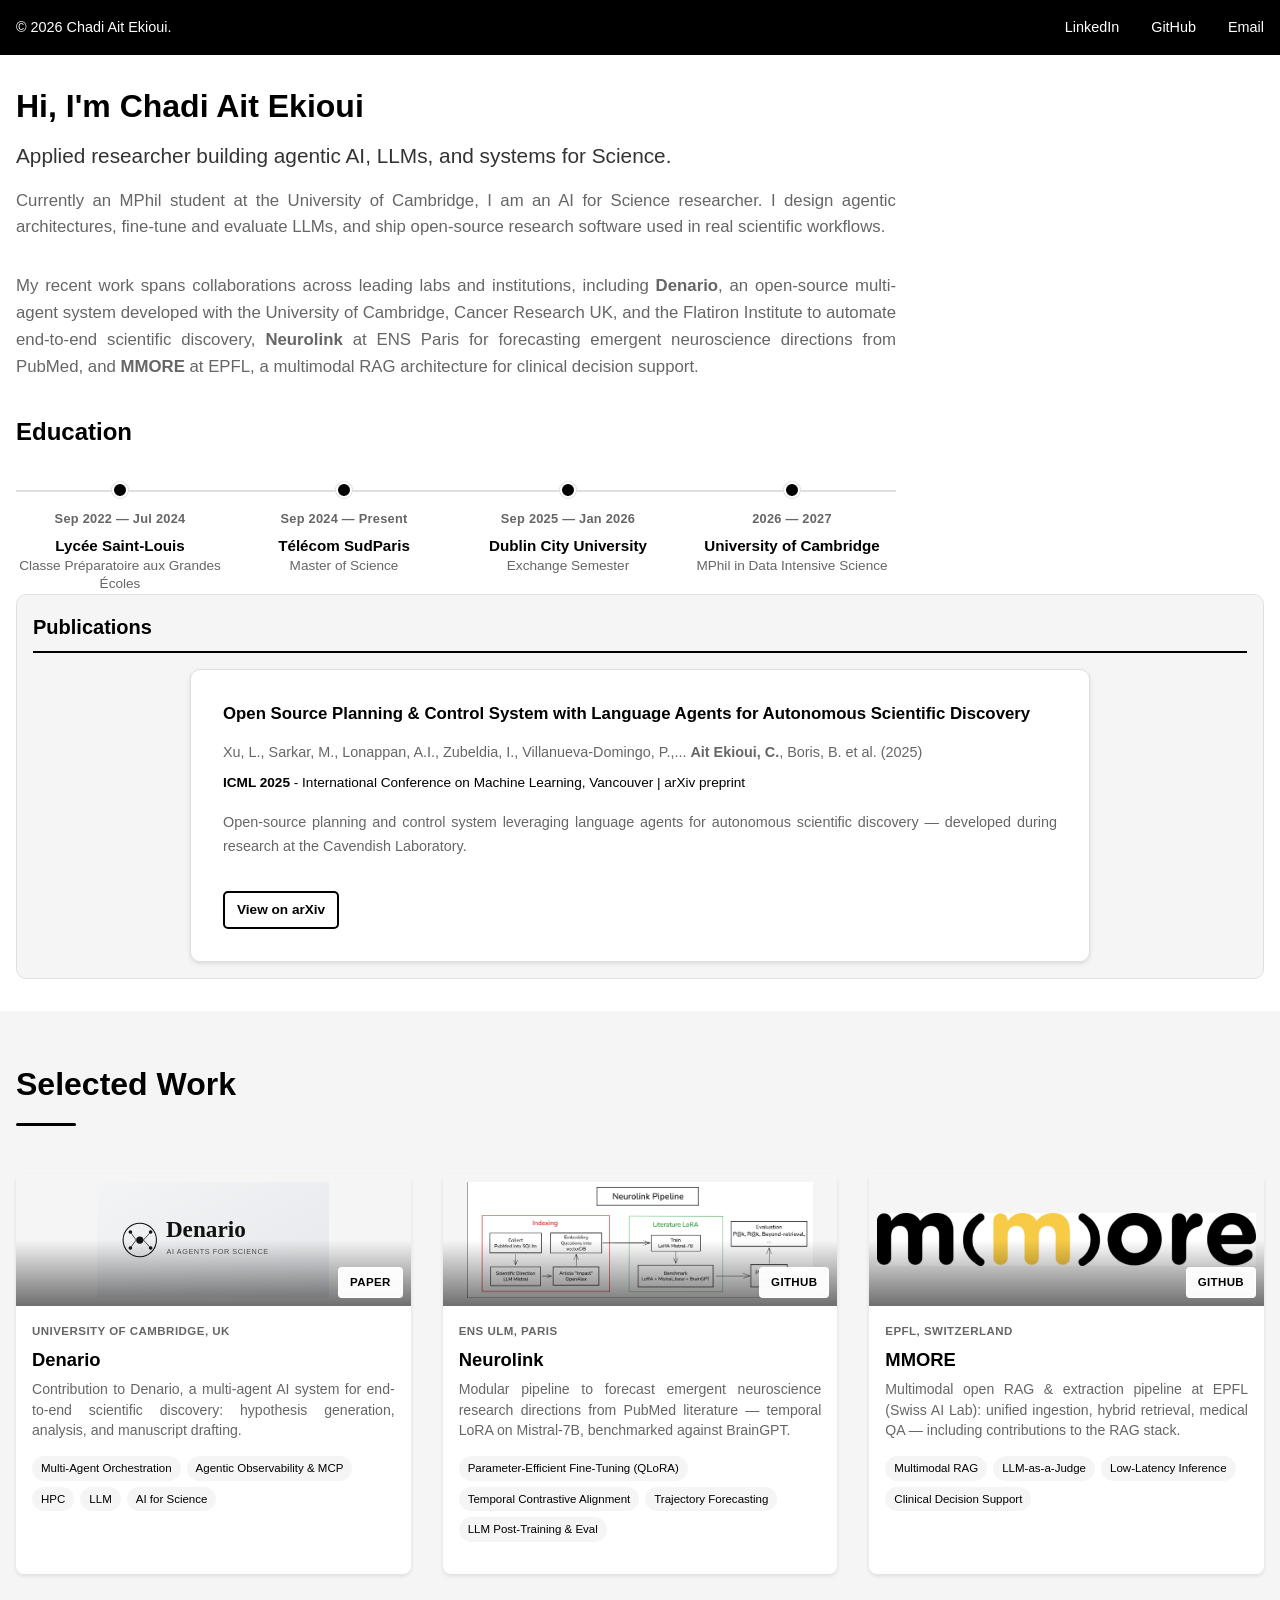
==== commit 41202937: "Mise à jour du site" ====
--- a/index.html
+++ b/index.html
@@ -3,11 +3,11 @@
 <head>
     <meta charset="UTF-8">
     <meta name="viewport" content="width=device-width, initial-scale=1.0">
-    <title>Chadi Ait Ekioui — Freelance AI for Science</title>
-    <meta name="description" content="Freelance researcher and engineer building agentic AI, LLMs, and systems for neuroscience and medicine.">
+    <title>Chadi Ait Ekioui — AI for Science Researcher</title>
+    <meta name="description" content="Researcher building agentic AI, LLMs, and systems for Science.">
     <meta name="robots" content="index, follow">
-    <meta property="og:title" content="Chadi Ait Ekioui — Freelance AI for Science">
-    <meta property="og:description" content="Freelance work on agentic AI, LLMs, neuroscience, and medicine.">
+    <meta property="og:title" content="Chadi Ait Ekioui — AI for Science Researcher">
+    <meta property="og:description" content="Researcher work on agentic AI, LLMs, neuroscience, and medicine.">
     <meta property="og:type" content="website">
     <meta property="og:url" content="https://chadiaitekioui.github.io/site/">
     <link rel="canonical" href="https://chadiaitekioui.github.io/site/">
@@ -17,11 +17,11 @@
     <header class="site-banner">
         <div class="container">
             <div class="site-banner__content">
-                <p class="site-banner__text">&copy; 2026 Chadi Ait Ekioui. Available for freelance collaborations.</p>
+                <p class="site-banner__text">&copy; 2026 Chadi Ait Ekioui.</p>
                 <div class="site-banner__social">
                     <a href="https://www.linkedin.com/in/chadi-aat/" class="site-banner__link" target="_blank" rel="noopener noreferrer" aria-label="LinkedIn">LinkedIn</a>
                     <a href="https://github.com/chadiaitekioui" class="site-banner__link" target="_blank" rel="noopener noreferrer" aria-label="GitHub">GitHub</a>
-                    <a href="mailto:chadi.ait_ekioui@telecom-sudparis.eu" class="site-banner__link" aria-label="Email">Email</a>
+                    <a href="mailto:ca673@cam.ac.uk" class="site-banner__link" aria-label="Email">Email</a>
                 </div>
             </div>
         </div>
@@ -33,13 +33,15 @@
             <div class="intro-split">
                 <div class="intro-split__main">
                     <h1 class="hero__title">Hi, I'm <span class="hero__name">Chadi Ait Ekioui</span></h1>
-                    <p class="hero__description">Freelance researcher and engineer building agentic AI, LLMs, and systems for neuroscience and medicine.</p>
+                    <p class="hero__description">Applied researcher building agentic AI, LLMs, and systems for Science.</p>
                     <div class="about__content">
                         <p class="about__text">
-                            Currently a Master student at Cambridge University, I am an AI for Science Researcher. I design agentic architectures, fine-tune and evaluate LLMs, and ship research software used in real scientific workflows, from neuroscience literature forecasting to multi-agent research assistants for cancer research.
+                            Currently an MPhil student at the University of Cambridge, I am an AI for Science researcher. I design agentic architectures, fine-tune and evaluate LLMs, and ship open-source research software used in real scientific workflows.
                         </p>
                         <p class="about__text">
-                            Recent work spans research projects for labs and industry, including <strong>Denario</strong>, an open-source, multi-agent AI system developed in collaboration with the University of Cambridge and the Flatiron Institute to automate the end-to-end scientific research workflow. <strong>Neurolink</strong> at ENS Ulm, forecasting emergent neuroscience directions from PubMed; and multimodal RAG for medical data at EPFL are other examples.
+                            My recent work spans collaborations across leading labs and institutions, including <strong>Denario</strong>, an open-source multi-agent system developed with the University of Cambridge, Cancer Research UK, and the Flatiron Institute to automate end-to-end scientific discovery, <strong>Neurolink</strong> at ENS Paris for forecasting emergent neuroscience directions from PubMed, and <strong>MMORE</strong> at EPFL, a multimodal RAG architecture for clinical decision support.
+                        </p>
+                    </div>
                         </p>
                         <div class="about__education">
                             <h3 class="about__education-title">Education</h3>
@@ -99,7 +101,6 @@
     <section class="projects section" id="projects">
         <div class="container">
             <h2 class="section__title section__title--left">Selected Work</h2>
-            <p class="projects__intro">Freelance engagements for research labs and industry.</p>
             <div class="projects__container">
                 <!-- Denario — freelance -->
                 <div class="project__card">
@@ -110,14 +111,17 @@
                         </div>
                     </div>
                     <div class="project__content">
-                        <p class="project__date">Freelance</p>
+                        <p class="project__date">University of Cambridge, UK</p>
                         <h3 class="project__title">Denario</h3>
                         <p class="project__description">
-                            Contribution to Denario, a multi-agent AI system for end-to-end scientific discovery — hypothesis generation, analysis, and manuscript drafting.
+                            Contribution to Denario, a multi-agent AI system for end-to-end scientific discovery: hypothesis generation, analysis, and manuscript drafting.
                         </p>
                         <div class="project__tags">
-                            <span class="project__tag">Agentic AI</span>
-                            <span class="project__tag">LLMs</span>
+                            <span class="project__tag">Multi-Agent Orchestration</span>
+                            <span class="project__tag">Agentic Observability & MCP</span>
+                            <span class="project__tag">HPC</span>
+                            <span class="project__tag">LLM</span>
+                            <span class="project__tag">AI for Science</span>
                         </div>
                     </div>
                 </div>
@@ -137,9 +141,10 @@
                             Modular pipeline to forecast emergent neuroscience research directions from PubMed literature — temporal LoRA on Mistral-7B, benchmarked against BrainGPT.
                         </p>
                         <div class="project__tags">
-                            <span class="project__tag">Neuroscience</span>
-                            <span class="project__tag">LoRA</span>
-                            <span class="project__tag">LLMs</span>
+                            <span class="project__tag">Parameter-Efficient Fine-Tuning (QLoRA)</span>
+                            <span class="project__tag">Temporal Contrastive Alignment</span>
+                            <span class="project__tag">Trajectory Forecasting</span>
+                            <span class="project__tag">LLM Post-Training & Eval</span>
                         </div>
                     </div>
                 </div>
@@ -153,15 +158,16 @@
                         </div>
                     </div>
                     <div class="project__content">
-                        <p class="project__date">2026 · EPFL, Switzerland</p>
+                        <p class="project__date">EPFL, Switzerland</p>
                         <h3 class="project__title">MMORE</h3>
                         <p class="project__description">
                             Multimodal open RAG &amp; extraction pipeline at EPFL (Swiss AI Lab): unified ingestion, hybrid retrieval, medical QA — including contributions to the RAG stack.
                         </p>
                         <div class="project__tags">
-                            <span class="project__tag">Python</span>
-                            <span class="project__tag">RAG</span>
-                            <span class="project__tag">EPFL</span>
+                            <span class="project__tag">Multimodal RAG</span>
+                            <span class="project__tag">LLM-as-a-Judge</span>
+                            <span class="project__tag">Low-Latency Inference</span>
+                            <span class="project__tag">Clinical Decision Support</span>
                         </div>
                     </div>
                 </div>
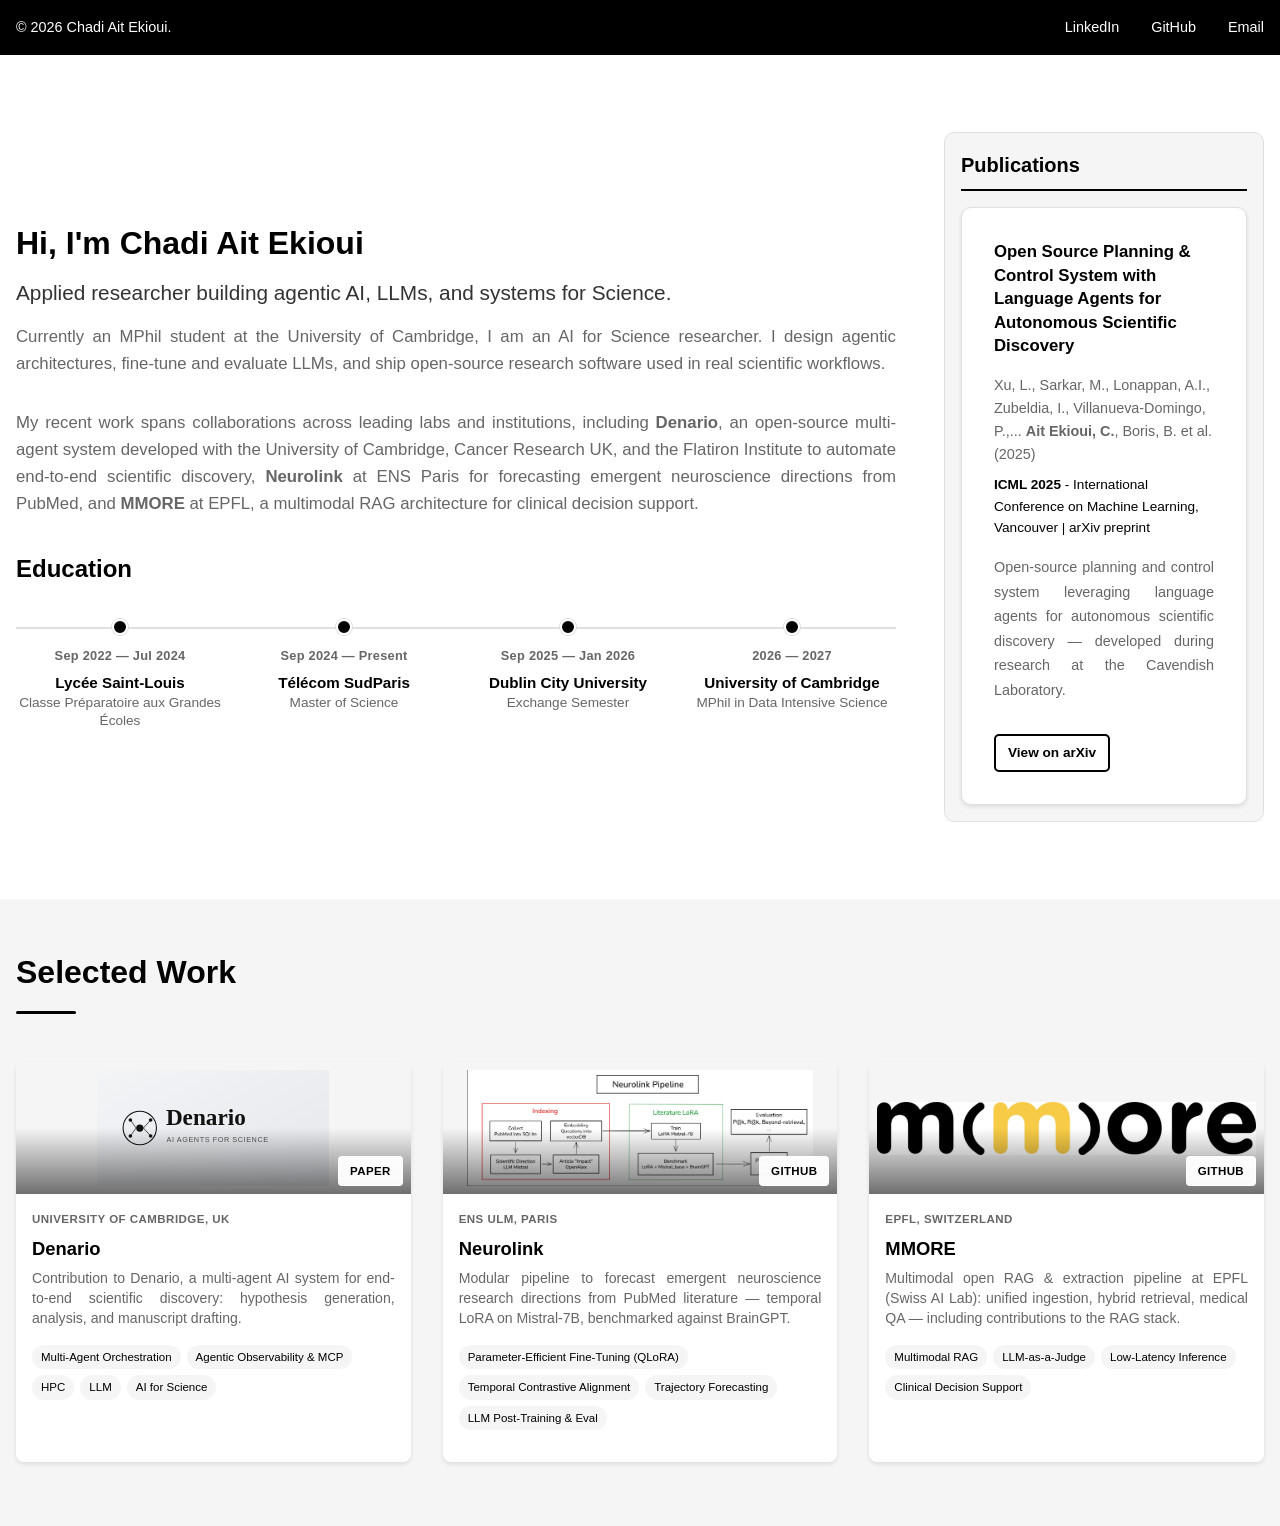
==== commit 245df664: "Mise à jour du site" ====
--- a/index.html
+++ b/index.html
@@ -42,10 +42,9 @@
                             My recent work spans collaborations across leading labs and institutions, including <strong>Denario</strong>, an open-source multi-agent system developed with the University of Cambridge, Cancer Research UK, and the Flatiron Institute to automate end-to-end scientific discovery, <strong>Neurolink</strong> at ENS Paris for forecasting emergent neuroscience directions from PubMed, and <strong>MMORE</strong> at EPFL, a multimodal RAG architecture for clinical decision support.
                         </p>
                     </div>
-                        </p>
-                        <div class="about__education">
-                            <h3 class="about__education-title">Education</h3>
-                            <div class="education-timeline-scroll">
+                    <div class="about__education">
+                        <h3 class="about__education-title">Education</h3>
+                        <div class="education-timeline-scroll">
                             <ol class="education-timeline education-timeline--horizontal">
                                 <li class="education-timeline__item">
                                     <span class="education-timeline__dates">Sep 2022 — Jul 2024</span>
@@ -68,7 +67,6 @@
                                     <span class="education-timeline__degree">MPhil in Data Intensive Science</span>
                                 </li>
                             </ol>
-                            </div>
                         </div>
                     </div>
                 </div>
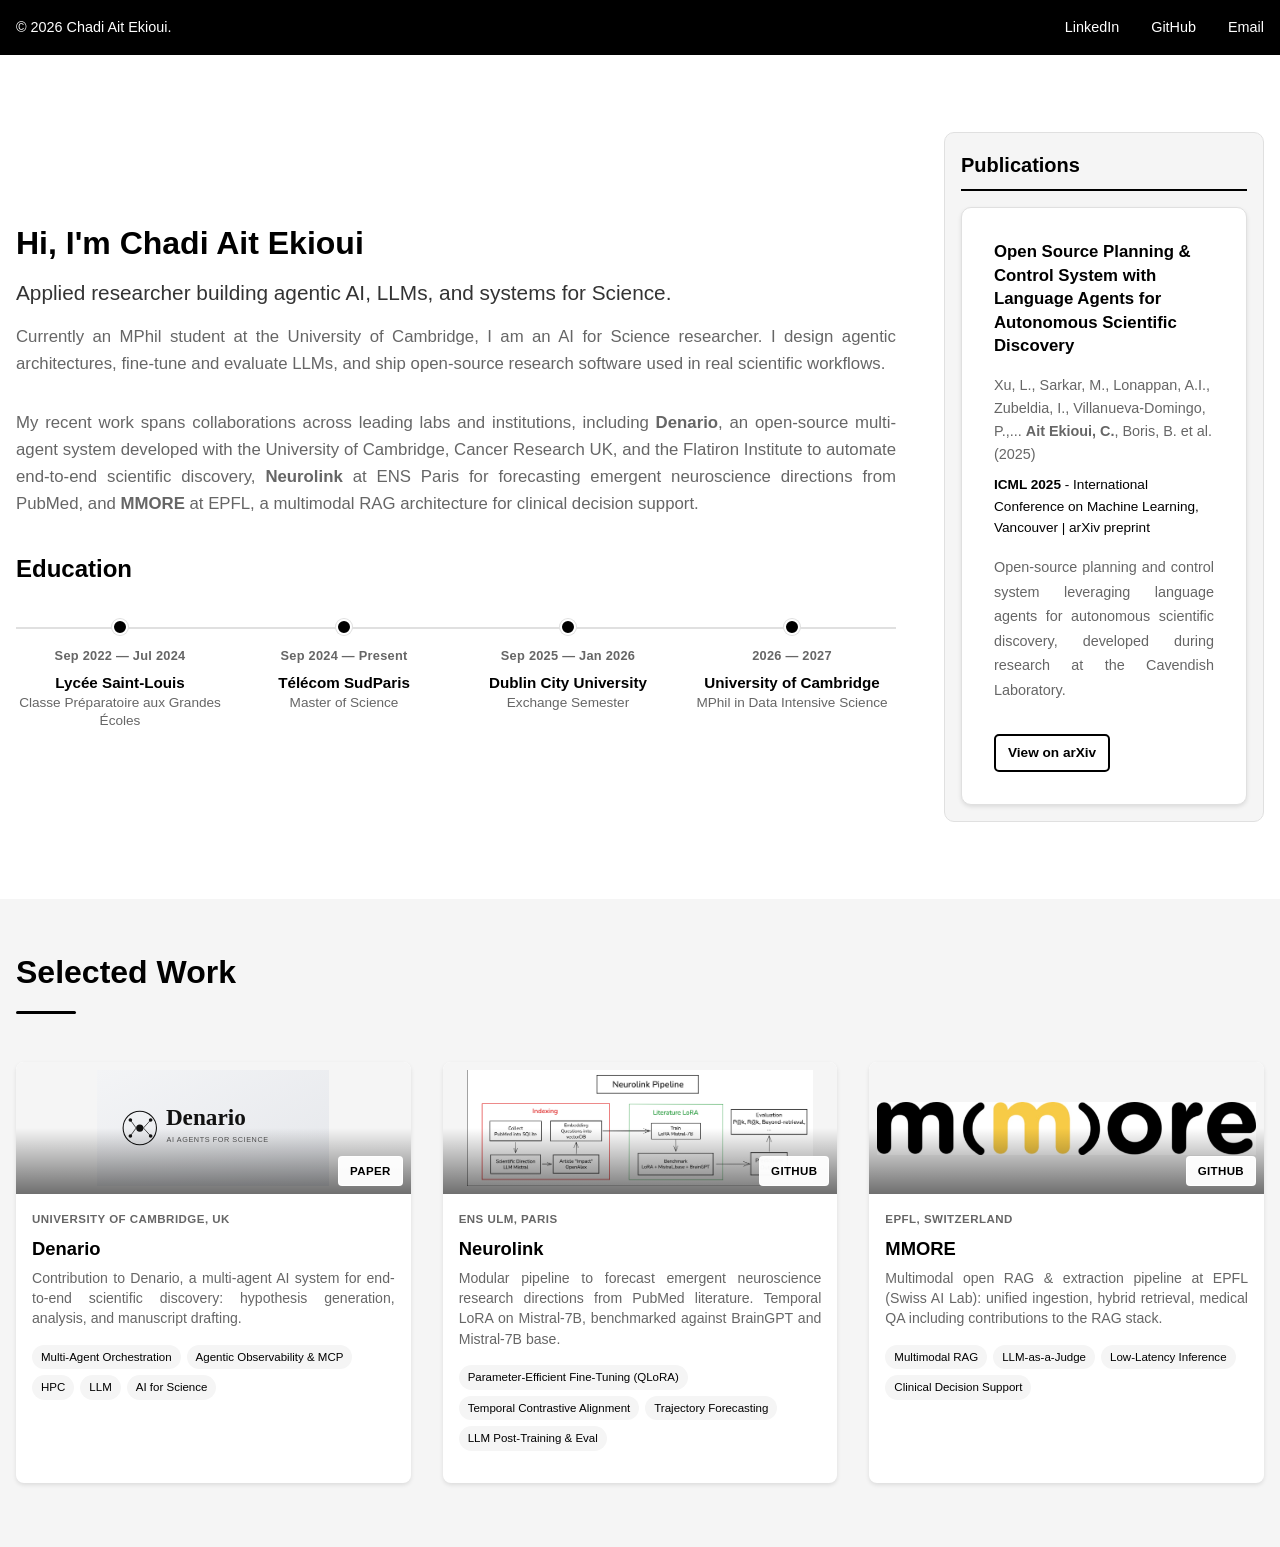
==== commit 5777fa9b: "Mise à jour du site" ====
--- a/index.html
+++ b/index.html
@@ -83,7 +83,7 @@
                             </p>
                             <p class="publication__description">
                                 Open-source planning and control system leveraging language agents for
-                                autonomous scientific discovery — developed during research at the Cavendish Laboratory.
+                                autonomous scientific discovery, developed during research at the Cavendish Laboratory.
                             </p>
                             <div class="publication__links">
                                 <a href="https://arxiv.org/abs/2507.07257" class="publication__link" target="_blank" rel="noopener noreferrer">View on arXiv</a>
@@ -136,7 +136,7 @@
                         <p class="project__date">ENS Ulm, Paris</p>
                         <h3 class="project__title">Neurolink</h3>
                         <p class="project__description">
-                            Modular pipeline to forecast emergent neuroscience research directions from PubMed literature — temporal LoRA on Mistral-7B, benchmarked against BrainGPT.
+                            Modular pipeline to forecast emergent neuroscience research directions from PubMed literature. Temporal LoRA on Mistral-7B, benchmarked against BrainGPT and Mistral-7B base.
                         </p>
                         <div class="project__tags">
                             <span class="project__tag">Parameter-Efficient Fine-Tuning (QLoRA)</span>
@@ -159,7 +159,7 @@
                         <p class="project__date">EPFL, Switzerland</p>
                         <h3 class="project__title">MMORE</h3>
                         <p class="project__description">
-                            Multimodal open RAG &amp; extraction pipeline at EPFL (Swiss AI Lab): unified ingestion, hybrid retrieval, medical QA — including contributions to the RAG stack.
+                            Multimodal open RAG &amp; extraction pipeline at EPFL (Swiss AI Lab): unified ingestion, hybrid retrieval, medical QA including contributions to the RAG stack.
                         </p>
                         <div class="project__tags">
                             <span class="project__tag">Multimodal RAG</span>
